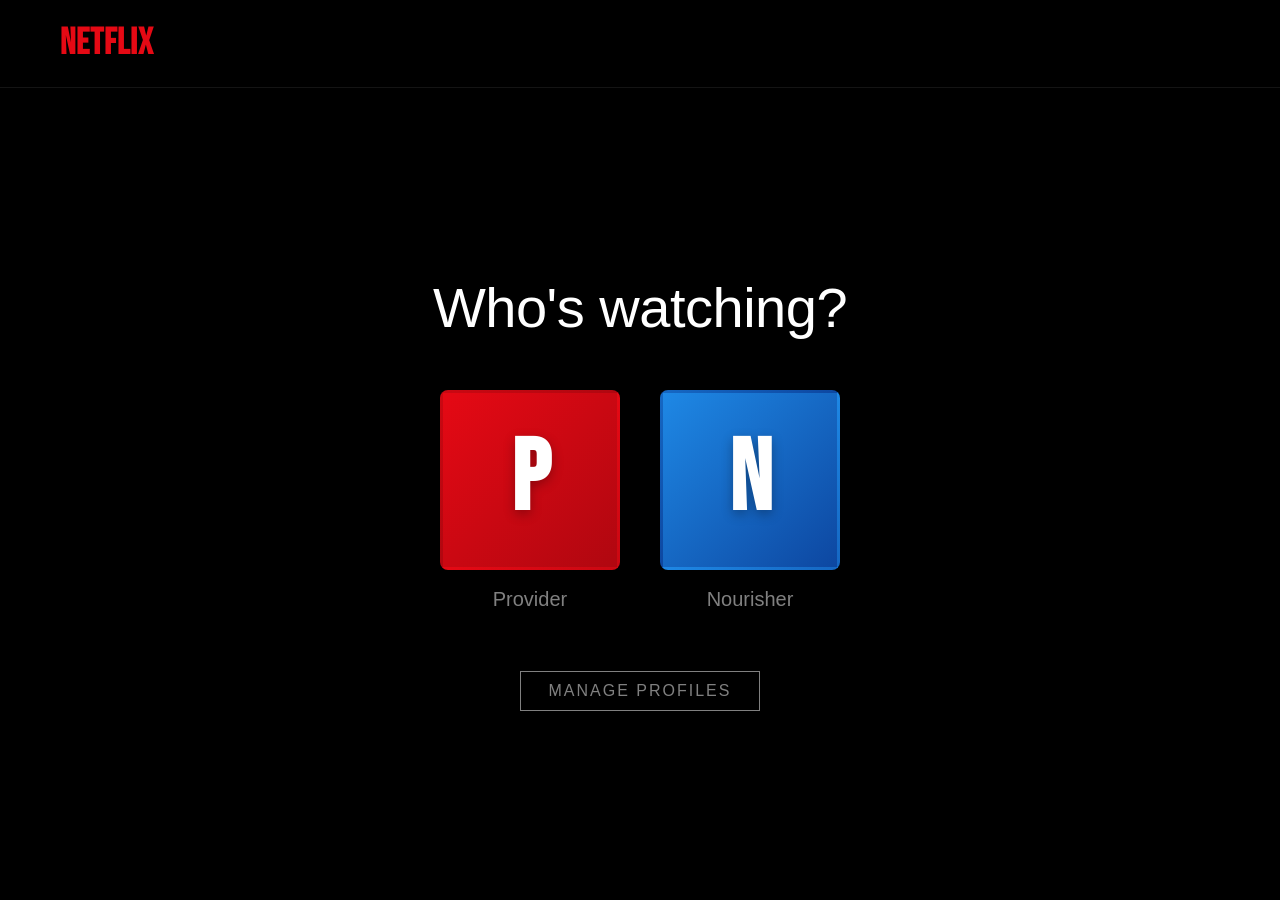
==== index.html @ b9f59911 "Add Netflix profile selector landing page Initial page with two profiles (Provider and Nourisher) st" ====
<!DOCTYPE html>
<html lang="en">
<head>
    <meta charset="UTF-8">
    <meta name="viewport" content="width=device-width, initial-scale=1.0">
    <title>Netflix - Who's Watching?</title>
    <link rel="stylesheet" href="styles.css">
    <link rel="preconnect" href="https://fonts.googleapis.com">
    <link rel="preconnect" href="https://fonts.gstatic.com" crossorigin>
    <link href="https://fonts.googleapis.com/css2?family=Netflix+Sans:wght@400;500;700&family=Bebas+Neue&display=swap" rel="stylesheet">
</head>
<body>
    <header class="top-bar">
        <div class="logo">NETFLIX</div>
    </header>

    <main class="profile-container">
        <h1 class="title">Who's watching?</h1>

        <div class="profiles">
            <div class="profile" data-profile="provider">
                <div class="profile-avatar provider-avatar">
                    <span class="avatar-letter">P</span>
                </div>
                <div class="profile-name">Provider</div>
            </div>

            <div class="profile" data-profile="nourisher">
                <div class="profile-avatar nourisher-avatar">
                    <span class="avatar-letter">N</span>
                </div>
                <div class="profile-name">Nourisher</div>
            </div>
        </div>

        <button class="manage-btn">Manage Profiles</button>
    </main>

    <script src="script.js"></script>
</body>
</html>
---- styles.css ----
* {
    margin: 0;
    padding: 0;
    box-sizing: border-box;
}

html, body {
    height: 100%;
    background-color: #000;
    color: #fff;
    font-family: 'Netflix Sans', 'Helvetica Neue', Helvetica, Arial, sans-serif;
    overflow-x: hidden;
}

.top-bar {
    padding: 22px 60px;
    border-bottom: 1px solid rgba(255, 255, 255, 0.08);
}

.logo {
    color: #e50914;
    font-family: 'Bebas Neue', sans-serif;
    font-size: 36px;
    font-weight: 700;
    letter-spacing: 1px;
}

.profile-container {
    min-height: calc(100vh - 90px);
    display: flex;
    flex-direction: column;
    align-items: center;
    justify-content: center;
    padding: 40px 20px;
}

.title {
    font-size: 56px;
    font-weight: 400;
    margin-bottom: 50px;
    color: #fff;
    text-align: center;
    letter-spacing: -0.5px;
}

.profiles {
    display: flex;
    gap: 40px;
    flex-wrap: wrap;
    justify-content: center;
    margin-bottom: 60px;
}

.profile {
    display: flex;
    flex-direction: column;
    align-items: center;
    cursor: pointer;
    transition: transform 0.2s ease;
}

.profile-avatar {
    width: 180px;
    height: 180px;
    border-radius: 8px;
    display: flex;
    align-items: center;
    justify-content: center;
    border: 3px solid transparent;
    transition: border-color 0.2s ease, transform 0.2s ease;
    position: relative;
    overflow: hidden;
}

.provider-avatar {
    background: linear-gradient(135deg, #e50914 0%, #b00710 100%);
}

.nourisher-avatar {
    background: linear-gradient(135deg, #1e88e5 0%, #0d47a1 100%);
}

.avatar-letter {
    font-size: 100px;
    font-weight: 700;
    color: #fff;
    text-shadow: 0 4px 12px rgba(0, 0, 0, 0.3);
    font-family: 'Bebas Neue', sans-serif;
}

.profile:hover .profile-avatar {
    border-color: #fff;
    transform: scale(1.02);
}

.profile:hover .profile-name {
    color: #fff;
}

.profile-name {
    margin-top: 18px;
    font-size: 20px;
    color: #808080;
    transition: color 0.2s ease;
    font-weight: 500;
}

.manage-btn {
    background: transparent;
    border: 1px solid #808080;
    color: #808080;
    padding: 10px 28px;
    font-size: 16px;
    letter-spacing: 2px;
    cursor: pointer;
    transition: color 0.2s ease, border-color 0.2s ease;
    font-family: inherit;
    text-transform: uppercase;
}

.manage-btn:hover {
    color: #fff;
    border-color: #fff;
}

@media (max-width: 600px) {
    .title {
        font-size: 36px;
        margin-bottom: 36px;
    }

    .profiles {
        gap: 24px;
    }

    .profile-avatar {
        width: 120px;
        height: 120px;
    }

    .avatar-letter {
        font-size: 70px;
    }

    .profile-name {
        font-size: 16px;
    }

    .top-bar {
        padding: 16px 24px;
    }

    .logo {
        font-size: 28px;
    }
}
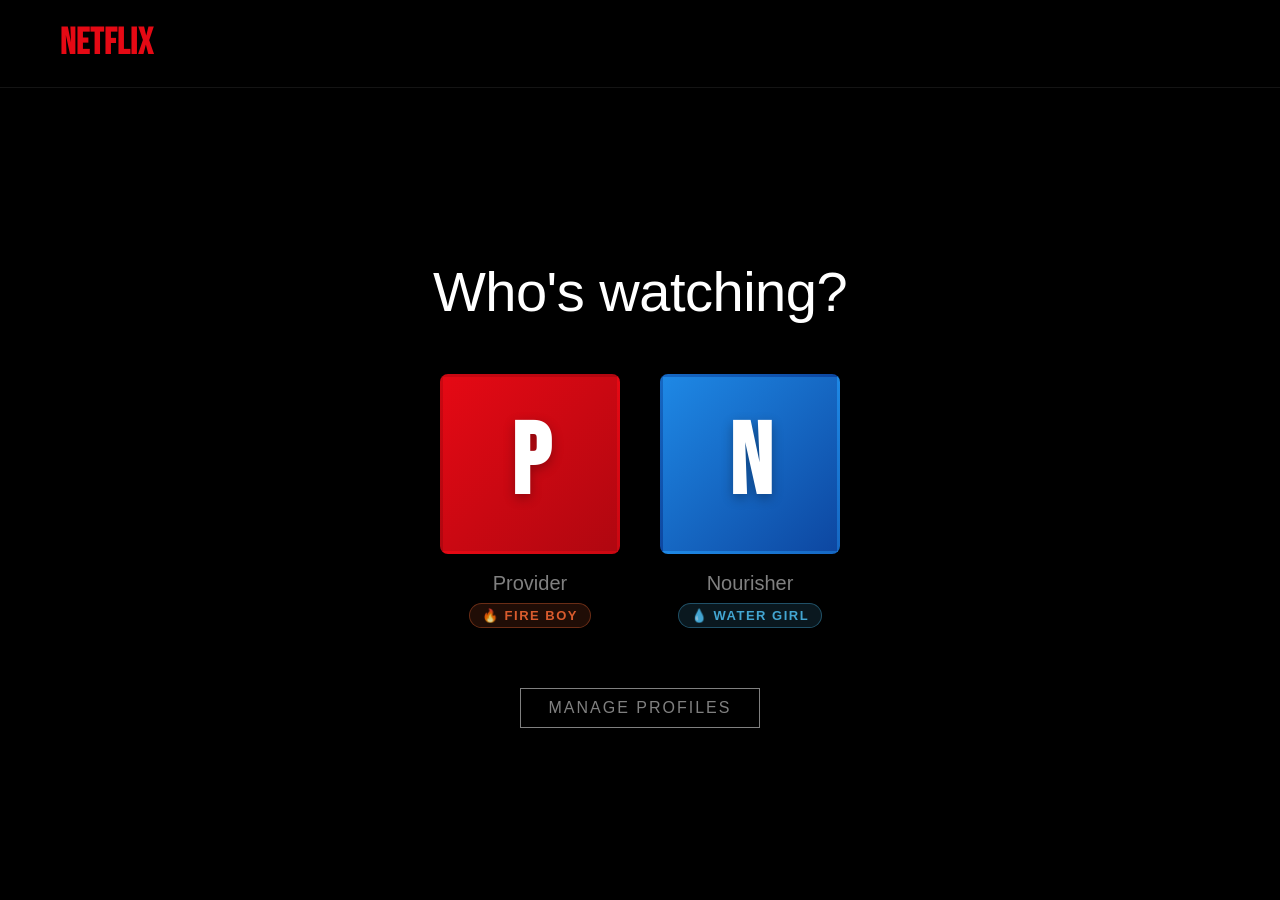
==== commit 48cee161: "Update roast message and add Fire Boy / Water Girl tags to profiles" ====
--- a/index.html
+++ b/index.html
@@ -10,6 +10,18 @@
     <link href="https://fonts.googleapis.com/css2?family=Netflix+Sans:wght@400;500;700&family=Bebas+Neue&display=swap" rel="stylesheet">
 </head>
 <body>
+    <div class="netflix-intro" id="netflixIntro">
+        <div class="intro-logo">
+            <span class="intro-letter">N</span>
+            <span class="intro-letter">E</span>
+            <span class="intro-letter">T</span>
+            <span class="intro-letter">F</span>
+            <span class="intro-letter">L</span>
+            <span class="intro-letter">I</span>
+            <span class="intro-letter">X</span>
+        </div>
+    </div>
+
     <header class="top-bar">
         <div class="logo">NETFLIX</div>
     </header>
@@ -23,6 +35,7 @@
                     <span class="avatar-letter">P</span>
                 </div>
                 <div class="profile-name">Provider</div>
+                <div class="profile-tag fire-tag">🔥 Fire Boy</div>
             </div>
 
             <div class="profile" data-profile="nourisher">
@@ -30,12 +43,26 @@
                     <span class="avatar-letter">N</span>
                 </div>
                 <div class="profile-name">Nourisher</div>
+                <div class="profile-tag water-tag">💧 Water Girl</div>
             </div>
         </div>
 
         <button class="manage-btn">Manage Profiles</button>
     </main>
 
+    <!-- Provider roast modal -->
+    <div class="roast-overlay" id="roastOverlay">
+        <div class="roast-box" id="roastBox">
+            <div class="roast-emoji" id="roastEmoji">🔥</div>
+            <p class="roast-text">
+                <span class="roast-line" id="line1">Bro... 💀</span>
+                <span class="roast-line" id="line2">I hate to break it to you but—</span>
+                <span class="roast-line" id="line3">YOU ARE A <strong>NOURISHER.</strong> 🍼</span>
+            </p>
+            <button class="roast-close" id="roastClose">I can't believe this 😤</button>
+        </div>
+    </div>
+
     <script src="script.js"></script>
 </body>
 </html>
--- a/styles.css
+++ b/styles.css
@@ -2,6 +2,102 @@
     margin: 0;
     padding: 0;
     box-sizing: border-box;
+}
+
+.netflix-intro {
+    position: fixed;
+    inset: 0;
+    background-color: #000;
+    z-index: 9999;
+    display: flex;
+    align-items: center;
+    justify-content: center;
+    animation: introFadeOut 0.8s ease-in 3.2s forwards;
+}
+
+.intro-logo {
+    font-family: 'Bebas Neue', sans-serif;
+    font-size: clamp(80px, 18vw, 220px);
+    color: #e50914;
+    letter-spacing: 4px;
+    display: flex;
+    transform: scale(0.3);
+    opacity: 0;
+    animation: introZoom 2.4s cubic-bezier(0.2, 0.8, 0.2, 1) forwards;
+    text-shadow:
+        0 0 20px rgba(229, 9, 20, 0.7),
+        0 0 60px rgba(229, 9, 20, 0.4);
+}
+
+.intro-letter {
+    display: inline-block;
+    opacity: 0;
+    transform: translateY(40px);
+    animation: letterDrop 0.5s ease-out forwards;
+}
+
+.intro-letter:nth-child(1) { animation-delay: 0.1s; }
+.intro-letter:nth-child(2) { animation-delay: 0.2s; }
+.intro-letter:nth-child(3) { animation-delay: 0.3s; }
+.intro-letter:nth-child(4) { animation-delay: 0.4s; }
+.intro-letter:nth-child(5) { animation-delay: 0.5s; }
+.intro-letter:nth-child(6) { animation-delay: 0.6s; }
+.intro-letter:nth-child(7) { animation-delay: 0.7s; }
+
+@keyframes introZoom {
+    0% {
+        transform: scale(0.3);
+        opacity: 0;
+    }
+    40% {
+        transform: scale(1);
+        opacity: 1;
+    }
+    80% {
+        transform: scale(1);
+        opacity: 1;
+    }
+    100% {
+        transform: scale(1.4);
+        opacity: 0.9;
+    }
+}
+
+@keyframes letterDrop {
+    0% {
+        opacity: 0;
+        transform: translateY(40px);
+    }
+    100% {
+        opacity: 1;
+        transform: translateY(0);
+    }
+}
+
+@keyframes introFadeOut {
+    0% {
+        opacity: 1;
+        visibility: visible;
+    }
+    100% {
+        opacity: 0;
+        visibility: hidden;
+    }
+}
+
+.netflix-intro.done {
+    display: none;
+}
+
+.profile-container,
+.top-bar {
+    opacity: 0;
+    animation: contentFadeIn 1s ease-out 3.6s forwards;
+}
+
+@keyframes contentFadeIn {
+    from { opacity: 0; transform: translateY(10px); }
+    to { opacity: 1; transform: translateY(0); }
 }
 
 html, body {
@@ -103,6 +199,35 @@
     color: #808080;
     transition: color 0.2s ease;
     font-weight: 500;
+}
+
+.profile-tag {
+    margin-top: 8px;
+    font-size: 13px;
+    font-weight: 700;
+    letter-spacing: 1.5px;
+    text-transform: uppercase;
+    padding: 4px 12px;
+    border-radius: 20px;
+    opacity: 0.85;
+    transition: opacity 0.2s ease, transform 0.2s ease;
+}
+
+.profile:hover .profile-tag {
+    opacity: 1;
+    transform: scale(1.05);
+}
+
+.fire-tag {
+    color: #ff6b35;
+    background: rgba(255, 107, 53, 0.15);
+    border: 1px solid rgba(255, 107, 53, 0.4);
+}
+
+.water-tag {
+    color: #4fc3f7;
+    background: rgba(79, 195, 247, 0.15);
+    border: 1px solid rgba(79, 195, 247, 0.4);
 }
 
 .manage-btn {
@@ -123,6 +248,134 @@
     border-color: #fff;
 }
 
+/* ── Provider roast modal ── */
+
+.roast-overlay {
+    position: fixed;
+    inset: 0;
+    background: rgba(0, 0, 0, 0.85);
+    z-index: 9998;
+    display: flex;
+    align-items: center;
+    justify-content: center;
+    opacity: 0;
+    visibility: hidden;
+    transition: opacity 0.3s ease, visibility 0.3s ease;
+}
+
+.roast-overlay.show {
+    opacity: 1;
+    visibility: visible;
+}
+
+.roast-box {
+    background: #1a1a1a;
+    border: 2px solid #e50914;
+    border-radius: 16px;
+    padding: 48px 40px 36px;
+    max-width: 480px;
+    width: 90%;
+    text-align: center;
+    display: flex;
+    flex-direction: column;
+    align-items: center;
+    gap: 20px;
+    transform: scale(0.5) rotate(-6deg);
+    opacity: 0;
+    transition: transform 0.5s cubic-bezier(0.34, 1.56, 0.64, 1), opacity 0.4s ease;
+}
+
+.roast-overlay.show .roast-box {
+    transform: scale(1) rotate(0deg);
+    opacity: 1;
+}
+
+.roast-emoji {
+    font-size: 64px;
+    animation: heartbeat 1.2s ease-in-out infinite;
+    display: block;
+}
+
+@keyframes heartbeat {
+    0%, 100% { transform: scale(1) rotate(0deg); }
+    25%       { transform: scale(1.2) rotate(-5deg); }
+    50%       { transform: scale(1.1) rotate(5deg); }
+    75%       { transform: scale(1.25) rotate(-3deg); }
+}
+
+.roast-text {
+    display: flex;
+    flex-direction: column;
+    gap: 10px;
+}
+
+.roast-line {
+    display: block;
+    font-size: 26px;
+    color: #fff;
+    opacity: 0;
+    transform: translateY(20px);
+    transition: opacity 0.4s ease, transform 0.4s ease;
+}
+
+.roast-line strong {
+    color: #e50914;
+    font-size: 30px;
+    display: inline-block;
+    animation: none;
+}
+
+.roast-overlay.show .roast-line:nth-child(1) {
+    opacity: 1; transform: translateY(0);
+    transition-delay: 0.4s;
+}
+.roast-overlay.show .roast-line:nth-child(2) {
+    opacity: 1; transform: translateY(0);
+    transition-delay: 0.9s;
+}
+.roast-overlay.show .roast-line:nth-child(3) {
+    opacity: 1; transform: translateY(0);
+    transition-delay: 1.4s;
+}
+
+.roast-overlay.show .roast-line:nth-child(3) strong {
+    animation: jiggle 0.5s ease 1.9s both;
+}
+
+@keyframes jiggle {
+    0%   { transform: rotate(0deg) scale(1); }
+    20%  { transform: rotate(-8deg) scale(1.1); }
+    40%  { transform: rotate(8deg) scale(1.15); }
+    60%  { transform: rotate(-5deg) scale(1.1); }
+    80%  { transform: rotate(4deg) scale(1.05); }
+    100% { transform: rotate(0deg) scale(1); }
+}
+
+.roast-close {
+    margin-top: 10px;
+    background: #e50914;
+    color: #fff;
+    border: none;
+    padding: 12px 32px;
+    font-size: 16px;
+    border-radius: 6px;
+    cursor: pointer;
+    font-family: inherit;
+    font-weight: 600;
+    opacity: 0;
+    transition: opacity 0.4s ease 2.2s, background 0.2s ease;
+}
+
+.roast-overlay.show .roast-close {
+    opacity: 1;
+}
+
+.roast-close:hover {
+    background: #b00710;
+}
+
+/* ── end roast modal ── */
+
 @media (max-width: 600px) {
     .title {
         font-size: 36px;
